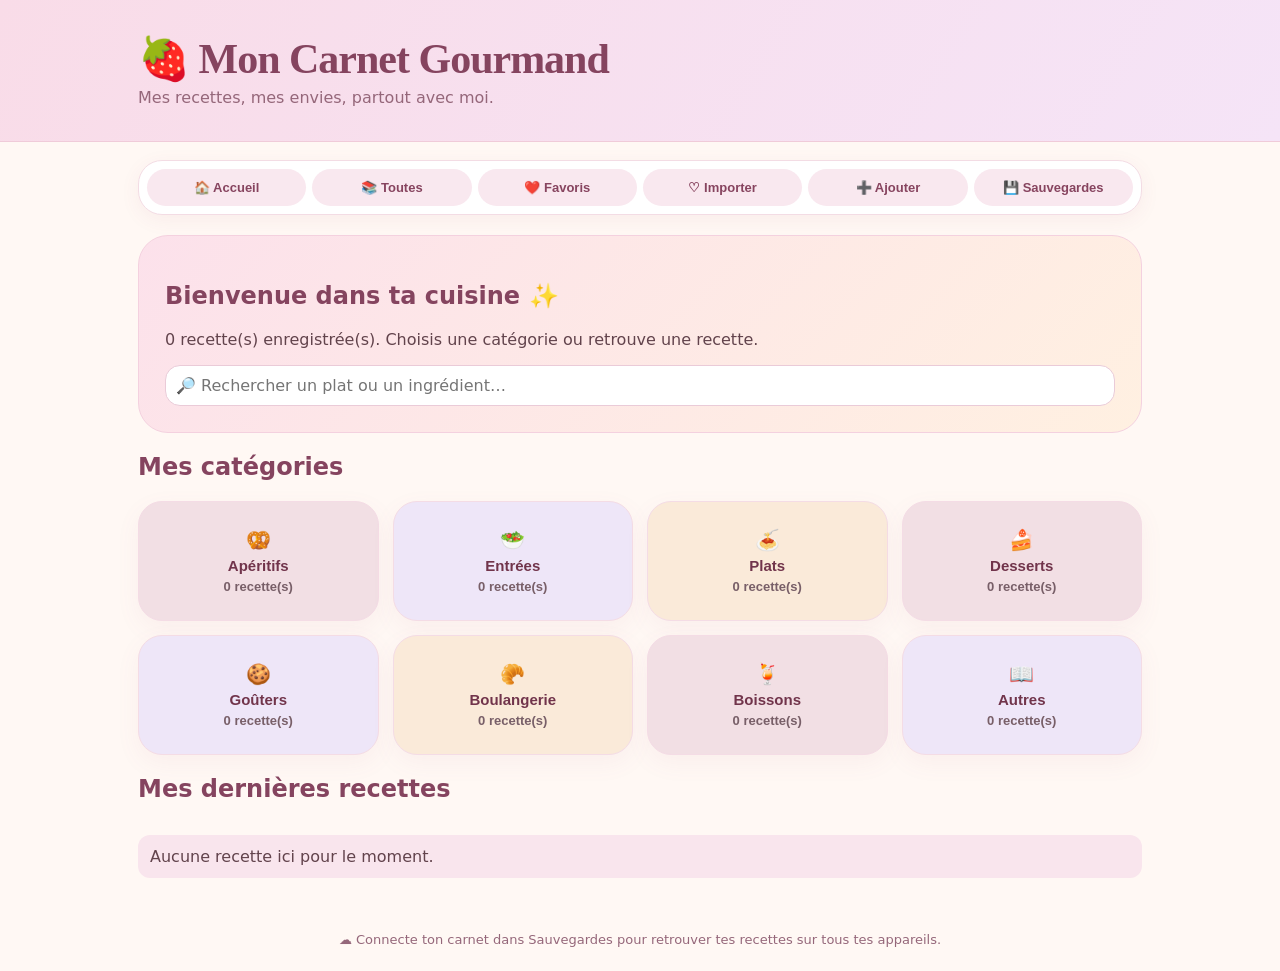
==== index.html @ 9714272c "Add files via upload" ====
<!doctype html><html lang="fr"><head><meta charset="utf-8"><meta name="viewport" content="width=device-width,initial-scale=1"><meta name="theme-color" content="#b65c80"><link rel="manifest" href="manifest.webmanifest"><title>Mon Carnet Gourmand</title><style>
:root{font-family:system-ui,-apple-system,sans-serif;color:#37252c;background:#fff8f5}*{box-sizing:border-box}body{margin:0}header{background:#b65c80;color:white;padding:22px 16px}header h1{margin:0;font-family:Georgia,serif}header p{margin:5px 0 0}.wrap{max-width:1040px;margin:auto;padding:18px}nav{display:flex;flex-wrap:wrap;gap:8px;margin:0 0 20px}button,.btn{cursor:pointer;border:0;border-radius:12px;background:#b65c80;color:white;padding:11px 14px;font-weight:650}button.secondary{background:#f2dfe4;color:#71344b}button:focus-visible,input:focus-visible,textarea:focus-visible,select:focus-visible{outline:3px solid #df9b53}input,textarea,select{font:inherit;padding:10px;border:1px solid #d9bbc5;border-radius:9px;width:100%;background:white}textarea{min-height:100px}label{display:block;margin:12px 0 5px;font-weight:600}.grid{display:grid;grid-template-columns:repeat(auto-fill,minmax(220px,1fr));gap:16px}.tile{background:white;border-radius:16px;overflow:hidden;box-shadow:0 2px 14px #5c26321c}.tile img{width:100%;height:155px;object-fit:cover}.tile .content{padding:14px}.tile h3{margin:0 0 6px}.muted{color:#785f68}.actions{display:flex;gap:8px;flex-wrap:wrap;margin-top:12px}.hero{background:#fff;border-radius:18px;padding:20px;margin-bottom:20px}.category{min-height:105px;display:flex;align-items:center;justify-content:center;flex-direction:column;font-size:20px}.category small{font-size:13px;color:#785f68}.detail{background:white;border-radius:18px;padding:20px}.detail img{max-width:100%;max-height:380px;border-radius:14px;object-fit:cover}.detail li{margin:9px 0;line-height:1.55}.check{display:flex;gap:10px;align-items:baseline;font-weight:normal}.check input{width:auto}.formgrid{display:grid;grid-template-columns:repeat(auto-fit,minmax(180px,1fr));gap:10px}.notice{padding:12px;background:#f5e6dc;border-radius:12px;margin:12px 0}.hidden{display:none!important}footer{padding:24px;text-align:center;color:#785f68;font-size:13px}@media(max-width:600px){.wrap{padding:12px}.detail{padding:14px}}
 .status{white-space:pre-wrap;line-height:1.5}.import-box{max-width:720px}.warning{background:#fff2cf;padding:12px;border-radius:12px} 
:root{background:#fff8f4;color:#62434c;font-family:system-ui,sans-serif}header{background:linear-gradient(120deg,#f9dce8,#f5e4f7);color:#85445f;border-bottom:1px solid #f0cbd9}header h1{font-size:clamp(25px,5vw,42px);letter-spacing:-1px}header p{color:#95677a}header .wrap{padding:12px 18px}nav{background:#fff;border:1px solid #f3dce4;border-radius:24px;padding:8px;gap:6px;position:sticky;top:5px;z-index:5;box-shadow:0 5px 20px #a7476510}nav button{flex:1;background:#f9e8ef;color:#87445f;font-size:13px;white-space:nowrap}button{border-radius:24px;background:#b65c80}button:hover{filter:brightness(.96)}.hero{background:linear-gradient(135deg,#fce1eb,#fff0e1);border:1px solid #f4d1df;padding:26px;border-radius:30px}.hero h2,h2{color:#85445f}.tile,.detail{border-radius:24px;border:1px solid #f4dce5;box-shadow:0 8px 24px #b65c8010}.category{background:#fce5ee;gap:5px;min-height:120px}.category:nth-child(3n+2){background:#eee6f8}.category:nth-child(3n){background:#faead9}.category strong{font-size:15px}.tile img{height:180px}.detail{padding:24px}input,textarea,select{border-radius:15px;border-color:#eacbd8}footer{color:#95677a}.notice{background:#f9e5ed}.warning{background:#fff0d9}.grid{gap:14px}@media(max-width:600px){nav{position:static;display:grid;grid-template-columns:repeat(3,1fr)}.grid{grid-template-columns:repeat(2,minmax(0,1fr))}.tile img{height:125px}.tile .content{padding:10px}.tile h3{font-size:15px}.actions button{font-size:12px}.hero{padding:18px}.detail{padding:16px}}
</style></head><body><header><div class="wrap"><h1>🍓 Mon Carnet Gourmand</h1><p>Mes recettes, mes envies, partout avec moi.</p></div></header><main class="wrap"><nav><button data-view="home">🏠 Accueil</button><button data-view="all">📚 Toutes</button><button data-view="favorites">❤️ Favoris</button><button data-view="import">♡ Importer</button><button data-view="edit">➕ Ajouter</button><button data-view="backup">💾 Sauvegardes</button></nav><div id="app"></div></main><footer>☁️ Connecte ton carnet dans Sauvegardes pour retrouver tes recettes sur tous tes appareils.</footer><script src="app.js" defer></script></body></html>
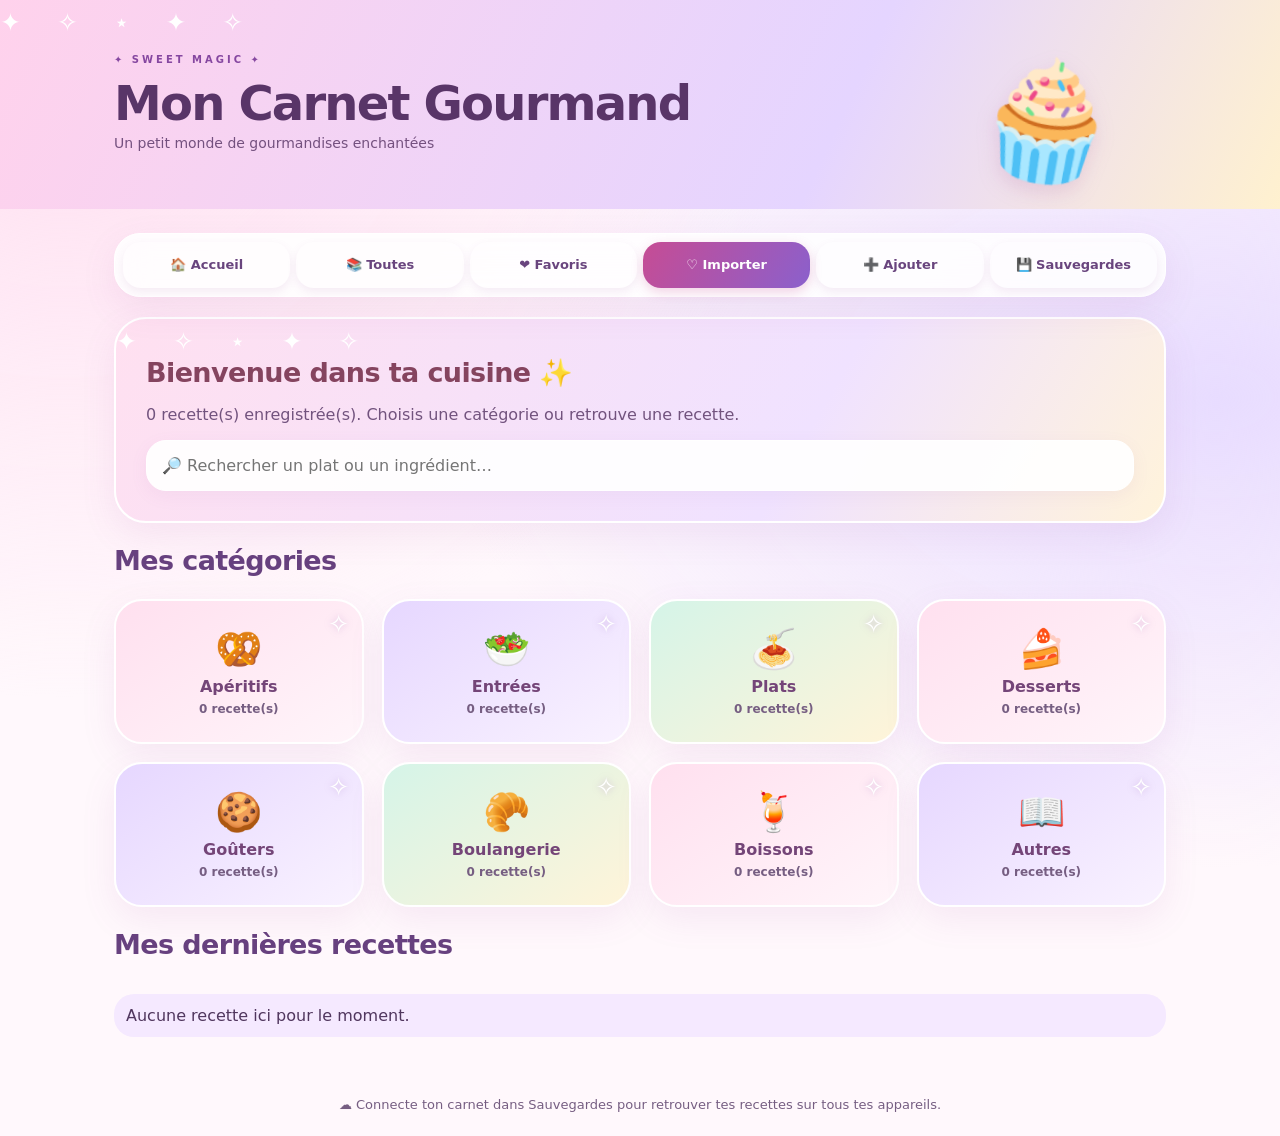
==== commit 593fdfd1: "Add files via upload" ====
--- a/index.html
+++ b/index.html
@@ -1,5 +1,8 @@
-<!doctype html><html lang="fr"><head><meta charset="utf-8"><meta name="viewport" content="width=device-width,initial-scale=1"><meta name="theme-color" content="#b65c80"><link rel="manifest" href="manifest.webmanifest"><title>Mon Carnet Gourmand</title><style>
+<!doctype html><html lang="fr"><head><meta charset="utf-8"><meta name="viewport" content="width=device-width,initial-scale=1"><meta name="theme-color" content="#f4b8e7"><link rel="manifest" href="manifest.webmanifest"><title>Mon Carnet Gourmand</title><style>
 :root{font-family:system-ui,-apple-system,sans-serif;color:#37252c;background:#fff8f5}*{box-sizing:border-box}body{margin:0}header{background:#b65c80;color:white;padding:22px 16px}header h1{margin:0;font-family:Georgia,serif}header p{margin:5px 0 0}.wrap{max-width:1040px;margin:auto;padding:18px}nav{display:flex;flex-wrap:wrap;gap:8px;margin:0 0 20px}button,.btn{cursor:pointer;border:0;border-radius:12px;background:#b65c80;color:white;padding:11px 14px;font-weight:650}button.secondary{background:#f2dfe4;color:#71344b}button:focus-visible,input:focus-visible,textarea:focus-visible,select:focus-visible{outline:3px solid #df9b53}input,textarea,select{font:inherit;padding:10px;border:1px solid #d9bbc5;border-radius:9px;width:100%;background:white}textarea{min-height:100px}label{display:block;margin:12px 0 5px;font-weight:600}.grid{display:grid;grid-template-columns:repeat(auto-fill,minmax(220px,1fr));gap:16px}.tile{background:white;border-radius:16px;overflow:hidden;box-shadow:0 2px 14px #5c26321c}.tile img{width:100%;height:155px;object-fit:cover}.tile .content{padding:14px}.tile h3{margin:0 0 6px}.muted{color:#785f68}.actions{display:flex;gap:8px;flex-wrap:wrap;margin-top:12px}.hero{background:#fff;border-radius:18px;padding:20px;margin-bottom:20px}.category{min-height:105px;display:flex;align-items:center;justify-content:center;flex-direction:column;font-size:20px}.category small{font-size:13px;color:#785f68}.detail{background:white;border-radius:18px;padding:20px}.detail img{max-width:100%;max-height:380px;border-radius:14px;object-fit:cover}.detail li{margin:9px 0;line-height:1.55}.check{display:flex;gap:10px;align-items:baseline;font-weight:normal}.check input{width:auto}.formgrid{display:grid;grid-template-columns:repeat(auto-fit,minmax(180px,1fr));gap:10px}.notice{padding:12px;background:#f5e6dc;border-radius:12px;margin:12px 0}.hidden{display:none!important}footer{padding:24px;text-align:center;color:#785f68;font-size:13px}@media(max-width:600px){.wrap{padding:12px}.detail{padding:14px}}
  .status{white-space:pre-wrap;line-height:1.5}.import-box{max-width:720px}.warning{background:#fff2cf;padding:12px;border-radius:12px} 
 :root{background:#fff8f4;color:#62434c;font-family:system-ui,sans-serif}header{background:linear-gradient(120deg,#f9dce8,#f5e4f7);color:#85445f;border-bottom:1px solid #f0cbd9}header h1{font-size:clamp(25px,5vw,42px);letter-spacing:-1px}header p{color:#95677a}header .wrap{padding:12px 18px}nav{background:#fff;border:1px solid #f3dce4;border-radius:24px;padding:8px;gap:6px;position:sticky;top:5px;z-index:5;box-shadow:0 5px 20px #a7476510}nav button{flex:1;background:#f9e8ef;color:#87445f;font-size:13px;white-space:nowrap}button{border-radius:24px;background:#b65c80}button:hover{filter:brightness(.96)}.hero{background:linear-gradient(135deg,#fce1eb,#fff0e1);border:1px solid #f4d1df;padding:26px;border-radius:30px}.hero h2,h2{color:#85445f}.tile,.detail{border-radius:24px;border:1px solid #f4dce5;box-shadow:0 8px 24px #b65c8010}.category{background:#fce5ee;gap:5px;min-height:120px}.category:nth-child(3n+2){background:#eee6f8}.category:nth-child(3n){background:#faead9}.category strong{font-size:15px}.tile img{height:180px}.detail{padding:24px}input,textarea,select{border-radius:15px;border-color:#eacbd8}footer{color:#95677a}.notice{background:#f9e5ed}.warning{background:#fff0d9}.grid{gap:14px}@media(max-width:600px){nav{position:static;display:grid;grid-template-columns:repeat(3,1fr)}.grid{grid-template-columns:repeat(2,minmax(0,1fr))}.tile img{height:125px}.tile .content{padding:10px}.tile h3{font-size:15px}.actions button{font-size:12px}.hero{padding:18px}.detail{padding:16px}}
-</style></head><body><header><div class="wrap"><h1>🍓 Mon Carnet Gourmand</h1><p>Mes recettes, mes envies, partout avec moi.</p></div></header><main class="wrap"><nav><button data-view="home">🏠 Accueil</button><button data-view="all">📚 Toutes</button><button data-view="favorites">❤️ Favoris</button><button data-view="import">♡ Importer</button><button data-view="edit">➕ Ajouter</button><button data-view="backup">💾 Sauvegardes</button></nav><div id="app"></div></main><footer>☁️ Connecte ton carnet dans Sauvegardes pour retrouver tes recettes sur tous tes appareils.</footer><script src="app.js" defer></script></body></html>
+
+/* Sweet Magic */
+:root{font-family:ui-rounded,"Nunito",system-ui,sans-serif;color:#50365e;background:#fff6fc;--pink:#c94b91;--purple:#7952b5;--shadow:0 12px 35px #a65ca51a}body{background:radial-gradient(ellipse at 5% 5%,#ffe0f1 0,transparent 42%),radial-gradient(ellipse at 95% 35%,#e8dcff 0,transparent 45%),#fff8fc;min-height:100vh}header{position:relative;overflow:hidden;background:linear-gradient(115deg,#ffd2ec,#e5d5ff 65%,#fff1cf);border:0;color:#593568}header .wrap{position:relative;padding:32px 24px 36px;z-index:1}header h1{font-family:ui-rounded,system-ui,sans-serif;font-weight:850;letter-spacing:-1.8px;font-size:clamp(28px,5vw,48px);max-width:80%;line-height:1.1}header p{color:#74517f;font-size:14px;max-width:75%}.brand-kicker{font-size:10px;letter-spacing:3px;font-weight:800;color:#8547a0;margin-bottom:12px}header:after{content:'🧁';position:absolute;right:max(5%,calc((100% - 960px)/2));top:25%;font-size:clamp(58px,12vw,116px);filter:drop-shadow(0 8px 10px #a35a9b30);transform:rotate(10deg);animation:float 4s ease-in-out infinite}header:before,.hero:before{content:'✦     ✧       ⋆       ✦       ✧';position:absolute;inset:8px 0 auto;color:white;font-size:25px;letter-spacing:14px;white-space:nowrap;pointer-events:none;animation:twinkle 3s ease-in-out infinite}.wrap{max-width:1100px;padding:24px}nav{position:sticky;top:10px;border:1px solid #fff;background:#ffffffdf;backdrop-filter:blur(16px);box-shadow:var(--shadow);border-radius:26px;padding:8px;gap:6px}nav button{background:transparent;color:#69457e;min-height:46px;border-radius:18px;font-weight:750}nav button:hover,nav button:focus-visible{background:#f2dfff}nav button[data-view=import]{background:linear-gradient(120deg,#c64c94,#8b60cc);color:white;box-shadow:0 4px 12px #c64c9440}button,.btn{font:inherit;font-size:14px;font-weight:750;background:linear-gradient(120deg,#c34a91,#8657bd);border-radius:16px;box-shadow:0 4px 10px #a65ca51c;transition:transform .18s,box-shadow .18s}button:hover{transform:translateY(-2px);box-shadow:0 7px 16px #a65ca530}button:active{transform:scale(.97)}button.secondary{background:#f4e8fc;color:#69457e}button:disabled{opacity:.65;cursor:wait}h2{font-size:clamp(21px,3vw,27px);font-weight:850;letter-spacing:-.6px;color:#67417f}h3{color:#654375}.hero{position:relative;overflow:hidden;background:linear-gradient(120deg,#ffe0f0,#f0e2ff 65%,#fff3db);border:2px solid white;border-radius:32px;box-shadow:var(--shadow);padding:30px}.hero h2{margin:8px 0}.hero p{color:#72537e}.hero input{position:relative;background:#ffffffed;border:1px solid white;box-shadow:0 5px 18px #9d66a512;border-radius:20px;padding:15px}.grid{gap:18px}.tile,.detail{background:#ffffffed;border:2px solid white;border-radius:28px;box-shadow:var(--shadow)}.tile{transition:transform .2s;position:relative}.tile:hover{transform:translateY(-3px)}.tile img{height:200px}.tile .content{padding:16px}.tile h3{font-weight:800;line-height:1.25}.muted{color:#765e82;font-size:13px}.category,.category.secondary{position:relative;overflow:hidden;background:linear-gradient(145deg,#ffe0ef,#fff5fa);color:#744578;min-height:145px;font-size:38px;gap:6px}.category:nth-child(3n+2){background:linear-gradient(145deg,#e6d7ff,#f9f2ff)}.category:nth-child(3n){background:linear-gradient(145deg,#d5f4e8,#fff4d9)}.category:after{content:'✧';position:absolute;right:12px;top:8px;color:#fff;font-size:26px;text-shadow:0 0 6px #b58aca80;animation:twinkle 3s infinite}.category strong{font-size:16px}.category small{color:#765e82;font-size:12px}.actions button[data-fav]{background:#ffe5f2;color:#a82b74}.detail{padding:28px}.detail img{border-radius:24px}input,textarea,select{border:1px solid #e7d2ef;border-radius:16px;padding:12px;color:#50365e}input:focus-visible,textarea:focus-visible,select:focus-visible,button:focus-visible{outline:3px solid #b78ce6;outline-offset:2px}.notice{background:#f5e9ff;border-radius:20px}.warning{background:#fff1d9;border-radius:20px}footer{color:#765e82}.status:not(:empty){padding:16px;border-radius:18px;background:#f6eaff}.import-box:has(#importsubmit:disabled) .status:before{content:'🧁';display:inline-block;margin-right:10px;animation:float 1.5s infinite}a{color:#99428c}@keyframes float{50%{transform:translateY(-7px) rotate(-5deg)}}@keyframes twinkle{50%{opacity:.4}}@media(max-width:650px){header .wrap{padding:24px 16px 28px}.wrap{padding:14px 14px 110px}header h1{font-size:29px}header:after{right:12px;top:30%}nav{position:fixed;top:auto;bottom:max(10px,env(safe-area-inset-bottom));left:10px;right:10px;display:grid;grid-template-columns:repeat(3,minmax(0,1fr));z-index:20;padding:6px;gap:3px;border-radius:24px}nav button{font-size:11px;min-height:36px;padding:8px 3px}.grid{gap:10px}.category,.category.secondary{min-height:120px;font-size:32px}.tile img{height:135px}.tile .content{padding:11px}.tile h3{font-size:15px}.actions{gap:5px}.actions button{font-size:12px;padding:10px}.hero,.detail{padding:18px;border-radius:24px}footer{padding:0 14px 110px}}@media(prefers-reduced-motion:reduce){*,*:before,*:after{animation:none!important;transition:none!important}}@media print{nav,header,footer,.actions{display:none!important}body{background:white}.detail{box-shadow:none}}
+</style></head><body><header><div class="wrap"><div class="brand-kicker">✦ SWEET MAGIC ✦</div><h1>Mon Carnet Gourmand</h1><p>Un petit monde de gourmandises enchantées</p></div></header><main class="wrap"><nav><button data-view="home">🏠 Accueil</button><button data-view="all">📚 Toutes</button><button data-view="favorites">❤️ Favoris</button><button data-view="import">♡ Importer</button><button data-view="edit">➕ Ajouter</button><button data-view="backup">💾 Sauvegardes</button></nav><div id="app"></div></main><footer>☁️ Connecte ton carnet dans Sauvegardes pour retrouver tes recettes sur tous tes appareils.</footer><script src="app.js" defer></script></body></html>
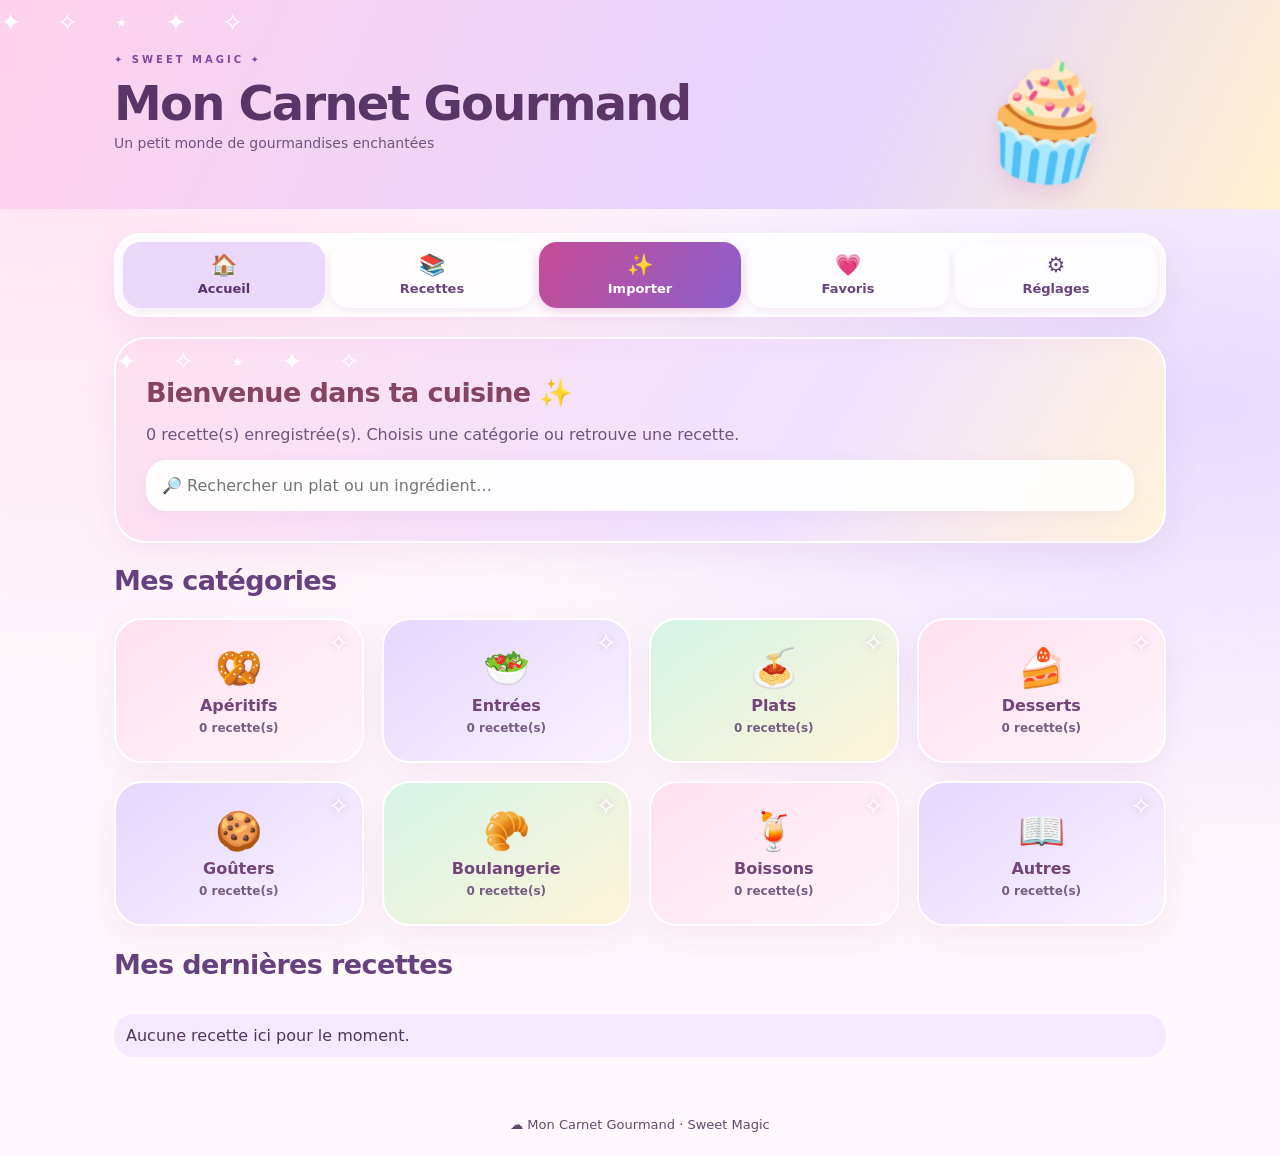
==== commit 169e0dbe: "Add files via upload" ====
--- a/index.html
+++ b/index.html
@@ -5,4 +5,7 @@
 
 /* Sweet Magic */
 :root{font-family:ui-rounded,"Nunito",system-ui,sans-serif;color:#50365e;background:#fff6fc;--pink:#c94b91;--purple:#7952b5;--shadow:0 12px 35px #a65ca51a}body{background:radial-gradient(ellipse at 5% 5%,#ffe0f1 0,transparent 42%),radial-gradient(ellipse at 95% 35%,#e8dcff 0,transparent 45%),#fff8fc;min-height:100vh}header{position:relative;overflow:hidden;background:linear-gradient(115deg,#ffd2ec,#e5d5ff 65%,#fff1cf);border:0;color:#593568}header .wrap{position:relative;padding:32px 24px 36px;z-index:1}header h1{font-family:ui-rounded,system-ui,sans-serif;font-weight:850;letter-spacing:-1.8px;font-size:clamp(28px,5vw,48px);max-width:80%;line-height:1.1}header p{color:#74517f;font-size:14px;max-width:75%}.brand-kicker{font-size:10px;letter-spacing:3px;font-weight:800;color:#8547a0;margin-bottom:12px}header:after{content:'🧁';position:absolute;right:max(5%,calc((100% - 960px)/2));top:25%;font-size:clamp(58px,12vw,116px);filter:drop-shadow(0 8px 10px #a35a9b30);transform:rotate(10deg);animation:float 4s ease-in-out infinite}header:before,.hero:before{content:'✦     ✧       ⋆       ✦       ✧';position:absolute;inset:8px 0 auto;color:white;font-size:25px;letter-spacing:14px;white-space:nowrap;pointer-events:none;animation:twinkle 3s ease-in-out infinite}.wrap{max-width:1100px;padding:24px}nav{position:sticky;top:10px;border:1px solid #fff;background:#ffffffdf;backdrop-filter:blur(16px);box-shadow:var(--shadow);border-radius:26px;padding:8px;gap:6px}nav button{background:transparent;color:#69457e;min-height:46px;border-radius:18px;font-weight:750}nav button:hover,nav button:focus-visible{background:#f2dfff}nav button[data-view=import]{background:linear-gradient(120deg,#c64c94,#8b60cc);color:white;box-shadow:0 4px 12px #c64c9440}button,.btn{font:inherit;font-size:14px;font-weight:750;background:linear-gradient(120deg,#c34a91,#8657bd);border-radius:16px;box-shadow:0 4px 10px #a65ca51c;transition:transform .18s,box-shadow .18s}button:hover{transform:translateY(-2px);box-shadow:0 7px 16px #a65ca530}button:active{transform:scale(.97)}button.secondary{background:#f4e8fc;color:#69457e}button:disabled{opacity:.65;cursor:wait}h2{font-size:clamp(21px,3vw,27px);font-weight:850;letter-spacing:-.6px;color:#67417f}h3{color:#654375}.hero{position:relative;overflow:hidden;background:linear-gradient(120deg,#ffe0f0,#f0e2ff 65%,#fff3db);border:2px solid white;border-radius:32px;box-shadow:var(--shadow);padding:30px}.hero h2{margin:8px 0}.hero p{color:#72537e}.hero input{position:relative;background:#ffffffed;border:1px solid white;box-shadow:0 5px 18px #9d66a512;border-radius:20px;padding:15px}.grid{gap:18px}.tile,.detail{background:#ffffffed;border:2px solid white;border-radius:28px;box-shadow:var(--shadow)}.tile{transition:transform .2s;position:relative}.tile:hover{transform:translateY(-3px)}.tile img{height:200px}.tile .content{padding:16px}.tile h3{font-weight:800;line-height:1.25}.muted{color:#765e82;font-size:13px}.category,.category.secondary{position:relative;overflow:hidden;background:linear-gradient(145deg,#ffe0ef,#fff5fa);color:#744578;min-height:145px;font-size:38px;gap:6px}.category:nth-child(3n+2){background:linear-gradient(145deg,#e6d7ff,#f9f2ff)}.category:nth-child(3n){background:linear-gradient(145deg,#d5f4e8,#fff4d9)}.category:after{content:'✧';position:absolute;right:12px;top:8px;color:#fff;font-size:26px;text-shadow:0 0 6px #b58aca80;animation:twinkle 3s infinite}.category strong{font-size:16px}.category small{color:#765e82;font-size:12px}.actions button[data-fav]{background:#ffe5f2;color:#a82b74}.detail{padding:28px}.detail img{border-radius:24px}input,textarea,select{border:1px solid #e7d2ef;border-radius:16px;padding:12px;color:#50365e}input:focus-visible,textarea:focus-visible,select:focus-visible,button:focus-visible{outline:3px solid #b78ce6;outline-offset:2px}.notice{background:#f5e9ff;border-radius:20px}.warning{background:#fff1d9;border-radius:20px}footer{color:#765e82}.status:not(:empty){padding:16px;border-radius:18px;background:#f6eaff}.import-box:has(#importsubmit:disabled) .status:before{content:'🧁';display:inline-block;margin-right:10px;animation:float 1.5s infinite}a{color:#99428c}@keyframes float{50%{transform:translateY(-7px) rotate(-5deg)}}@keyframes twinkle{50%{opacity:.4}}@media(max-width:650px){header .wrap{padding:24px 16px 28px}.wrap{padding:14px 14px 110px}header h1{font-size:29px}header:after{right:12px;top:30%}nav{position:fixed;top:auto;bottom:max(10px,env(safe-area-inset-bottom));left:10px;right:10px;display:grid;grid-template-columns:repeat(3,minmax(0,1fr));z-index:20;padding:6px;gap:3px;border-radius:24px}nav button{font-size:11px;min-height:36px;padding:8px 3px}.grid{gap:10px}.category,.category.secondary{min-height:120px;font-size:32px}.tile img{height:135px}.tile .content{padding:11px}.tile h3{font-size:15px}.actions{gap:5px}.actions button{font-size:12px;padding:10px}.hero,.detail{padding:18px;border-radius:24px}footer{padding:0 14px 110px}}@media(prefers-reduced-motion:reduce){*,*:before,*:after{animation:none!important;transition:none!important}}@media print{nav,header,footer,.actions{display:none!important}body{background:white}.detail{box-shadow:none}}
-</style></head><body><header><div class="wrap"><div class="brand-kicker">✦ SWEET MAGIC ✦</div><h1>Mon Carnet Gourmand</h1><p>Un petit monde de gourmandises enchantées</p></div></header><main class="wrap"><nav><button data-view="home">🏠 Accueil</button><button data-view="all">📚 Toutes</button><button data-view="favorites">❤️ Favoris</button><button data-view="import">♡ Importer</button><button data-view="edit">➕ Ajouter</button><button data-view="backup">💾 Sauvegardes</button></nav><div id="app"></div></main><footer>☁️ Connecte ton carnet dans Sauvegardes pour retrouver tes recettes sur tous tes appareils.</footer><script src="app.js" defer></script></body></html>
+
+/* V7.1 — accessible navigation */
+nav button{display:flex;flex-direction:column;align-items:center;justify-content:center;gap:3px;white-space:normal;line-height:1.2}nav button span{font-size:21px;line-height:1.2}nav button[aria-current=page]{background:#ead8fa;color:#56336e}nav button[data-view=import][aria-current=page]{background:#7843a2;color:white}.muted,footer{color:#62496d}.status{overflow-wrap:anywhere;color:#50365e}.detail p{line-height:1.55}.warning{color:#62452d}input{min-width:0}#platform{font-size:13px;font-weight:700;color:#654375;margin:8px 0}.detail summary{cursor:pointer;padding:8px 0}.detail .actions{align-items:center}button{min-height:44px}@media(max-width:650px){body{padding-bottom:calc(100px + env(safe-area-inset-bottom,0px))}main.wrap{padding:14px}footer{padding:16px 14px 24px}nav{grid-template-columns:repeat(5,minmax(0,1fr));gap:2px;left:6px;right:6px;bottom:calc(8px + env(safe-area-inset-bottom,0px));padding:5px}nav button{font-size:clamp(10px,2.8vw,12px);min-height:58px;padding:5px 1px;box-shadow:none}nav button span{font-size:21px}.detail{padding:16px}.detail .actions button{font-size:13px}.status:not(:empty){padding:12px}.tile .actions button{overflow-wrap:anywhere}.wrap{min-width:0}} 
+</style></head><body><header><div class="wrap"><div class="brand-kicker">✦ SWEET MAGIC ✦</div><h1>Mon Carnet Gourmand</h1><p>Un petit monde de gourmandises enchantées</p></div></header><main class="wrap"><nav aria-label="Navigation principale"><button data-view="home"><span>🏠</span>Accueil</button><button data-view="all"><span>📚</span>Recettes</button><button data-view="import"><span>✨</span>Importer</button><button data-view="favorites"><span>💗</span>Favoris</button><button data-view="backup"><span>⚙️</span>Réglages</button></nav><div id="app"></div></main><footer>☁️ Mon Carnet Gourmand · Sweet Magic</footer><script src="app.js" defer></script></body></html>
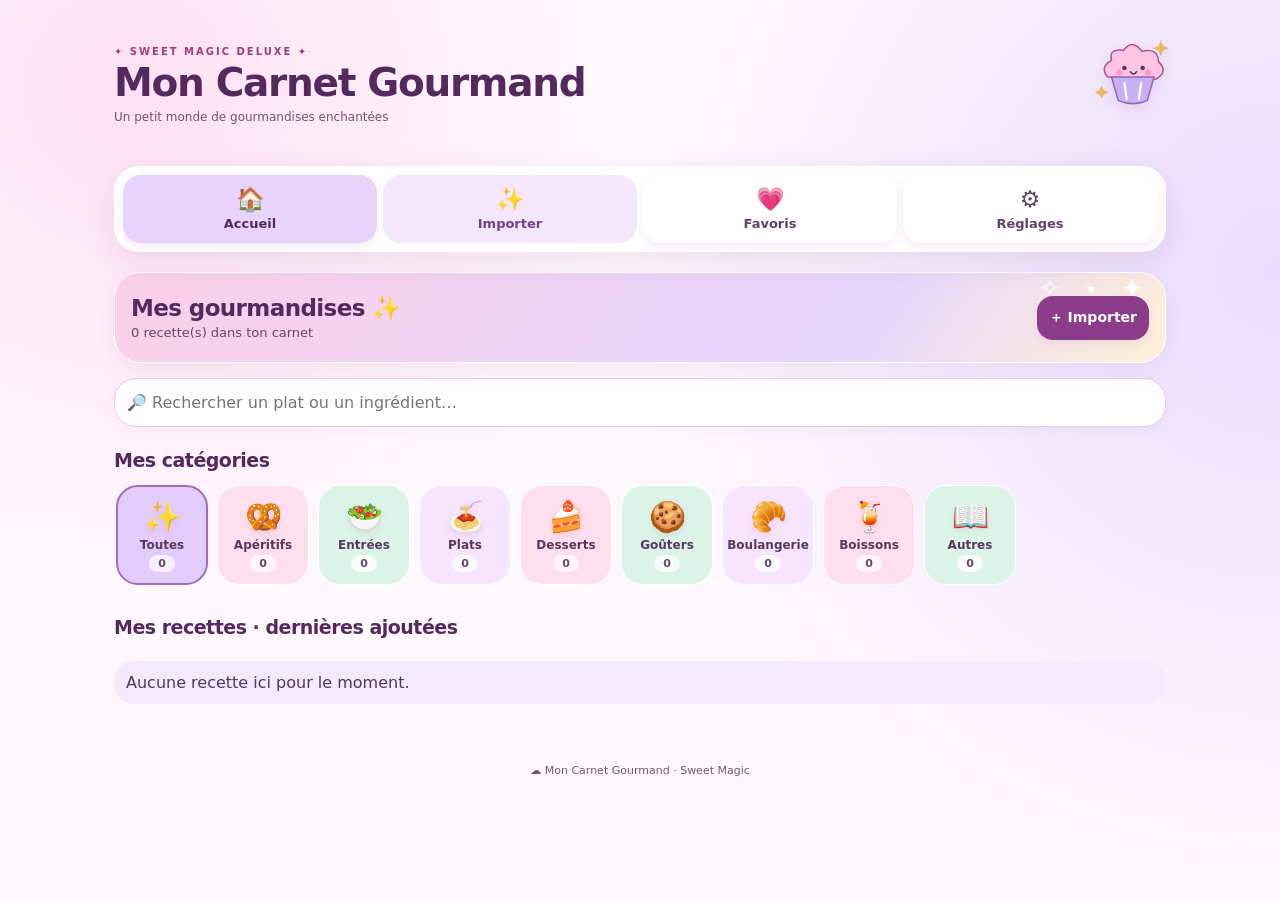
==== commit 49db732c: "Add files via upload" ====
--- a/index.html
+++ b/index.html
@@ -8,4 +8,9 @@
 
 /* V7.1 — accessible navigation */
 nav button{display:flex;flex-direction:column;align-items:center;justify-content:center;gap:3px;white-space:normal;line-height:1.2}nav button span{font-size:21px;line-height:1.2}nav button[aria-current=page]{background:#ead8fa;color:#56336e}nav button[data-view=import][aria-current=page]{background:#7843a2;color:white}.muted,footer{color:#62496d}.status{overflow-wrap:anywhere;color:#50365e}.detail p{line-height:1.55}.warning{color:#62452d}input{min-width:0}#platform{font-size:13px;font-weight:700;color:#654375;margin:8px 0}.detail summary{cursor:pointer;padding:8px 0}.detail .actions{align-items:center}button{min-height:44px}@media(max-width:650px){body{padding-bottom:calc(100px + env(safe-area-inset-bottom,0px))}main.wrap{padding:14px}footer{padding:16px 14px 24px}nav{grid-template-columns:repeat(5,minmax(0,1fr));gap:2px;left:6px;right:6px;bottom:calc(8px + env(safe-area-inset-bottom,0px));padding:5px}nav button{font-size:clamp(10px,2.8vw,12px);min-height:58px;padding:5px 1px;box-shadow:none}nav button span{font-size:21px}.detail{padding:16px}.detail .actions button{font-size:13px}.status:not(:empty){padding:12px}.tile .actions button{overflow-wrap:anywhere}.wrap{min-width:0}} 
-</style></head><body><header><div class="wrap"><div class="brand-kicker">✦ SWEET MAGIC ✦</div><h1>Mon Carnet Gourmand</h1><p>Un petit monde de gourmandises enchantées</p></div></header><main class="wrap"><nav aria-label="Navigation principale"><button data-view="home"><span>🏠</span>Accueil</button><button data-view="all"><span>📚</span>Recettes</button><button data-view="import"><span>✨</span>Importer</button><button data-view="favorites"><span>💗</span>Favoris</button><button data-view="backup"><span>⚙️</span>Réglages</button></nav><div id="app"></div></main><footer>☁️ Mon Carnet Gourmand · Sweet Magic</footer><script src="app.js" defer></script></body></html>
+/* V7.3 home */
+.home-intro{display:flex;align-items:center;justify-content:space-between;gap:12px;margin:14px 0}.home-intro h2,.home-intro p{margin:3px 0}.home-heading{margin:20px 0 10px}.home-cats{display:grid;grid-template-columns:repeat(auto-fit,minmax(95px,1fr));gap:8px}.home-cat{display:flex;flex-direction:column;align-items:center;gap:3px;padding:9px 5px;background:#fff;color:#69457e;border:2px solid transparent;min-width:0;font-size:12px}.home-cat span{font-size:25px}.home-cat small{font-size:11px}.home-cat.active{background:#ead8fa;border-color:#a978cc}.home-cat:nth-child(3n+2):not(.active){background:#ffe1ef}.home-cat:nth-child(3n):not(.active){background:#dff4ea}#results .tile img{object-fit:cover;width:100%}#results .tile h3{overflow-wrap:anywhere}@media(max-width:650px){nav{grid-template-columns:repeat(4,minmax(0,1fr))}header .wrap{padding:14px 16px 16px}header h1{font-size:25px}header p{margin:5px 0}.brand-kicker{margin-bottom:5px}header:after{font-size:45px}.home-cats{grid-template-columns:repeat(3,minmax(0,1fr))}.home-intro h2{font-size:21px}.home-intro button{white-space:nowrap;padding:9px}.home-heading{font-size:20px}}
+
+/* Deluxe: compact editorial layout, local assets only */
+:root{--ink:#48284f;--accent:#9d387c;--shadow:0 8px 24px #6d347014;color:var(--ink);font-family:ui-rounded,system-ui,sans-serif}body{background:radial-gradient(circle at 10% 10%,#ffe1f2,transparent 36%),radial-gradient(circle at 100% 30%,#e9dcff,transparent 45%),#fff9fd}header{background:transparent;overflow:visible}header .wrap{padding:24px 24px 8px;max-width:1100px}header h1{font-size:clamp(25px,4vw,39px);letter-spacing:-1.3px;color:#54295e;max-width:83%}header p{font-size:12px;color:#77516e}header:after{content:none}header:before{content:none}.brand-kicker{color:#a13c81;font-size:10px;letter-spacing:2px;margin-bottom:5px}.brand-art{position:absolute;right:20px;top:14px;width:76px;height:76px;filter:drop-shadow(0 5px 8px #a34b9225)}main.wrap{padding-top:12px}.home-intro{position:relative;isolation:isolate;overflow:hidden;background:linear-gradient(125deg,#fbd0e8,#e7d5ff 70%,#fff0d5);border:1px solid white;border-radius:26px;padding:19px 16px;margin:0 0 15px;box-shadow:var(--shadow)}.home-intro:before{content:'✧  ⋆  ✦';position:absolute;right:15px;top:0;color:#fff;font-size:26px;letter-spacing:7px;z-index:-1;animation:twinkle 3s infinite}.home-intro h2{color:#54295e;font-size:23px}.home-intro p{color:#694664}.home-intro button{background:#8b3c8b;white-space:nowrap;padding:10px 12px}.home-heading{font-size:19px;letter-spacing:-.5px;margin:22px 0 11px;color:#54295e}.home-cats{display:flex;overflow-x:auto;gap:9px;padding:3px 2px 9px;scrollbar-width:thin;scroll-snap-type:x proximity}.home-cat{flex:0 0 92px;scroll-snap-align:start;min-height:100px;border-radius:22px;box-shadow:none;border:1px solid #fff;justify-content:center;color:#58385f;background:#f7e4ff}.home-cat span{font-size:30px;line-height:1.2;filter:drop-shadow(0 3px 3px #7e42621a)}.home-cat small{background:#ffffffb5;border-radius:20px;padding:2px 9px;color:#63476c}.home-cat.active{background:#e4ccfa;border:2px solid #a16bbd}.home-cat:nth-child(3n+2):not(.active){background:#ffdfed}.home-cat:nth-child(3n):not(.active){background:#dcf3e8}#search{background:#fff;border:1px solid #e7cce6;border-radius:22px;min-height:49px;box-shadow:0 4px 14px #7c38770b}.grid{grid-template-columns:repeat(auto-fill,minmax(220px,1fr));gap:16px}.tile{border-radius:23px;border:1px solid #fff;box-shadow:var(--shadow);display:flex;flex-direction:column}.tile img,.tile>.category{height:190px;min-height:0;aspect-ratio:4/3;width:100%;object-fit:cover}.tile .content{display:flex;flex-direction:column;flex:1;padding:13px}.tile h3{font-size:17px;line-height:1.25;color:#48284f}.tile .muted{font-size:12px;color:#75536f}.tile .actions{margin-top:auto;padding-top:10px;display:grid;grid-template-columns:minmax(0,1fr) 40px;gap:5px}.tile .actions button{font-size:12px;padding:8px 5px;min-height:40px;border-radius:13px}.tile .actions button[data-fav]{background:#fce5f1;box-shadow:none}.detail{border-radius:26px}.detail h2{color:#54295e}.detail h3{margin-top:25px}.detail .check{padding:10px;background:#fcf4fc;border-radius:12px}.detail ol{padding-left:24px}.detail li{padding:5px 0}.notice,.status:not(:empty){color:#52365c}nav{border-radius:24px;background:#fff;box-shadow:0 8px 30px #75436f20}nav button{color:#63416a}nav button[data-view=import]{background:#f4e6fb;color:#743d86;box-shadow:none}nav button[aria-current=page]{background:#e8d3fa;color:#54295e}nav button[data-view=import][aria-current=page]{background:#85428d;color:#fff}nav button span{font-size:23px}button{background:linear-gradient(125deg,#a13b80,#7950a7)}footer{font-size:11px;color:#79536e}@media(max-width:650px){header .wrap{padding:18px 14px 8px}header h1{font-size:25px;max-width:80%}header p{max-width:78%;font-size:11px}.brand-art{width:60px;height:60px;right:12px;top:15px}main.wrap{padding:8px 12px 14px}.home-intro{padding:15px 12px}.home-intro h2{font-size:19px}.home-intro button{font-size:12px}.home-heading{font-size:18px}.home-cat{flex-basis:82px;min-height:92px}.grid{grid-template-columns:repeat(2,minmax(0,1fr));gap:10px}.tile img,.tile>.category{height:auto;aspect-ratio:4/3}.tile .content{padding:10px}.tile h3{font-size:15px}.tile .actions{grid-template-columns:minmax(0,1fr) 36px}.tile .actions button{font-size:11px;padding:6px 3px}nav{left:10px;right:10px;bottom:calc(8px + env(safe-area-inset-bottom,0px));padding:5px;grid-template-columns:repeat(4,minmax(0,1fr))}body{padding-bottom:calc(90px + env(safe-area-inset-bottom,0px))}footer{padding:12px 10px 18px}}@media(max-width:340px){.tile .actions{grid-template-columns:1fr}.home-intro{flex-wrap:wrap}}@media print{.brand-art{display:none}}
+</style></head><body><header><div class="wrap"><svg class="brand-art" viewBox="0 0 100 100" aria-hidden="true"><path d="M18 54Q7 41 23 32Q19 16 39 19Q50 3 63 20Q84 15 85 34Q99 47 81 57Z" fill="#ffc4e1" stroke="#a95594" stroke-width="2"/><path d="M23 54H79L70 85Q51 93 32 85Z" fill="#c9aff4" stroke="#9265b4" stroke-width="2"/><path d="M40 62L43 83M62 62L59 83" stroke="#fff" stroke-width="3" stroke-linecap="round"/><circle cx="40" cy="42" r="3" fill="#59375e"/><circle cx="64" cy="42" r="3" fill="#59375e"/><path d="M48 47Q52 53 56 47" fill="none" stroke="#59375e" stroke-width="2" stroke-linecap="round"/><circle cx="33" cy="48" r="4" fill="#f69bc6"/><circle cx="71" cy="48" r="4" fill="#f69bc6"/><path d="M88 5L91 13L99 16L91 19L88 27L85 19L77 16L85 13Z" fill="#e8b75e"/><path d="M10 65L13 71L19 74L13 77L10 83L7 77L1 74L7 71Z" fill="#e8b75e"/></svg><div class="brand-kicker">✦ SWEET MAGIC DELUXE ✦</div><h1>Mon Carnet Gourmand</h1><p>Un petit monde de gourmandises enchantées</p></div></header><main class="wrap"><nav aria-label="Navigation principale"><button data-view="home"><span>🏠</span>Accueil</button><button data-view="import"><span>✨</span>Importer</button><button data-view="favorites"><span>💗</span>Favoris</button><button data-view="backup"><span>⚙️</span>Réglages</button></nav><div id="app"></div></main><footer>☁️ Mon Carnet Gourmand · Sweet Magic</footer><script src="app.js" defer></script></body></html>
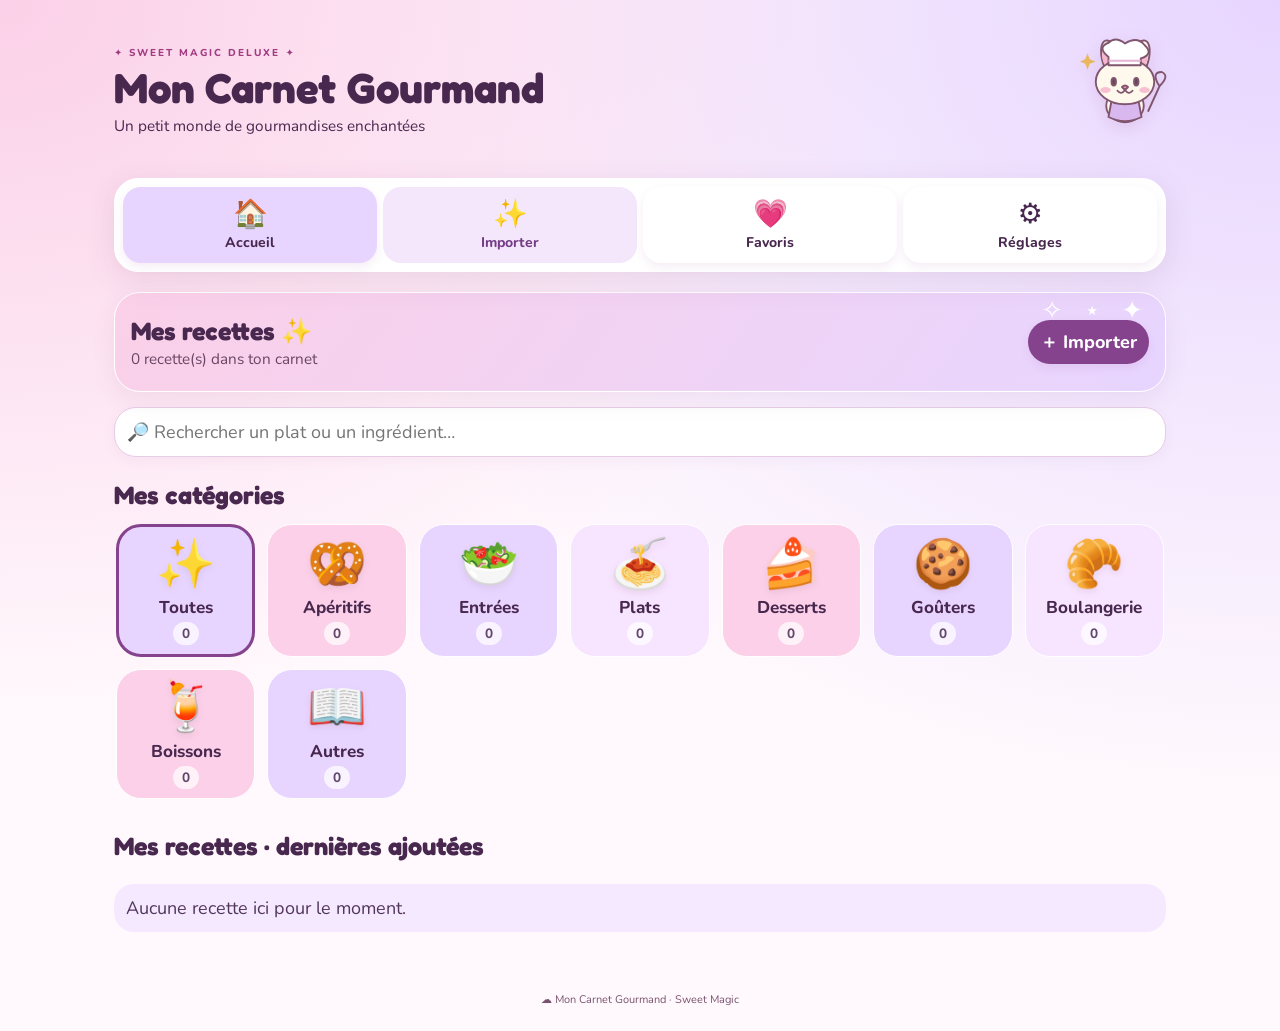
==== commit f934d0de: "Add files via upload" ====
--- a/index.html
+++ b/index.html
@@ -13,4 +13,4 @@
 
 /* Deluxe: compact editorial layout, local assets only */
 :root{--ink:#48284f;--accent:#9d387c;--shadow:0 8px 24px #6d347014;color:var(--ink);font-family:ui-rounded,system-ui,sans-serif}body{background:radial-gradient(circle at 10% 10%,#ffe1f2,transparent 36%),radial-gradient(circle at 100% 30%,#e9dcff,transparent 45%),#fff9fd}header{background:transparent;overflow:visible}header .wrap{padding:24px 24px 8px;max-width:1100px}header h1{font-size:clamp(25px,4vw,39px);letter-spacing:-1.3px;color:#54295e;max-width:83%}header p{font-size:12px;color:#77516e}header:after{content:none}header:before{content:none}.brand-kicker{color:#a13c81;font-size:10px;letter-spacing:2px;margin-bottom:5px}.brand-art{position:absolute;right:20px;top:14px;width:76px;height:76px;filter:drop-shadow(0 5px 8px #a34b9225)}main.wrap{padding-top:12px}.home-intro{position:relative;isolation:isolate;overflow:hidden;background:linear-gradient(125deg,#fbd0e8,#e7d5ff 70%,#fff0d5);border:1px solid white;border-radius:26px;padding:19px 16px;margin:0 0 15px;box-shadow:var(--shadow)}.home-intro:before{content:'✧  ⋆  ✦';position:absolute;right:15px;top:0;color:#fff;font-size:26px;letter-spacing:7px;z-index:-1;animation:twinkle 3s infinite}.home-intro h2{color:#54295e;font-size:23px}.home-intro p{color:#694664}.home-intro button{background:#8b3c8b;white-space:nowrap;padding:10px 12px}.home-heading{font-size:19px;letter-spacing:-.5px;margin:22px 0 11px;color:#54295e}.home-cats{display:flex;overflow-x:auto;gap:9px;padding:3px 2px 9px;scrollbar-width:thin;scroll-snap-type:x proximity}.home-cat{flex:0 0 92px;scroll-snap-align:start;min-height:100px;border-radius:22px;box-shadow:none;border:1px solid #fff;justify-content:center;color:#58385f;background:#f7e4ff}.home-cat span{font-size:30px;line-height:1.2;filter:drop-shadow(0 3px 3px #7e42621a)}.home-cat small{background:#ffffffb5;border-radius:20px;padding:2px 9px;color:#63476c}.home-cat.active{background:#e4ccfa;border:2px solid #a16bbd}.home-cat:nth-child(3n+2):not(.active){background:#ffdfed}.home-cat:nth-child(3n):not(.active){background:#dcf3e8}#search{background:#fff;border:1px solid #e7cce6;border-radius:22px;min-height:49px;box-shadow:0 4px 14px #7c38770b}.grid{grid-template-columns:repeat(auto-fill,minmax(220px,1fr));gap:16px}.tile{border-radius:23px;border:1px solid #fff;box-shadow:var(--shadow);display:flex;flex-direction:column}.tile img,.tile>.category{height:190px;min-height:0;aspect-ratio:4/3;width:100%;object-fit:cover}.tile .content{display:flex;flex-direction:column;flex:1;padding:13px}.tile h3{font-size:17px;line-height:1.25;color:#48284f}.tile .muted{font-size:12px;color:#75536f}.tile .actions{margin-top:auto;padding-top:10px;display:grid;grid-template-columns:minmax(0,1fr) 40px;gap:5px}.tile .actions button{font-size:12px;padding:8px 5px;min-height:40px;border-radius:13px}.tile .actions button[data-fav]{background:#fce5f1;box-shadow:none}.detail{border-radius:26px}.detail h2{color:#54295e}.detail h3{margin-top:25px}.detail .check{padding:10px;background:#fcf4fc;border-radius:12px}.detail ol{padding-left:24px}.detail li{padding:5px 0}.notice,.status:not(:empty){color:#52365c}nav{border-radius:24px;background:#fff;box-shadow:0 8px 30px #75436f20}nav button{color:#63416a}nav button[data-view=import]{background:#f4e6fb;color:#743d86;box-shadow:none}nav button[aria-current=page]{background:#e8d3fa;color:#54295e}nav button[data-view=import][aria-current=page]{background:#85428d;color:#fff}nav button span{font-size:23px}button{background:linear-gradient(125deg,#a13b80,#7950a7)}footer{font-size:11px;color:#79536e}@media(max-width:650px){header .wrap{padding:18px 14px 8px}header h1{font-size:25px;max-width:80%}header p{max-width:78%;font-size:11px}.brand-art{width:60px;height:60px;right:12px;top:15px}main.wrap{padding:8px 12px 14px}.home-intro{padding:15px 12px}.home-intro h2{font-size:19px}.home-intro button{font-size:12px}.home-heading{font-size:18px}.home-cat{flex-basis:82px;min-height:92px}.grid{grid-template-columns:repeat(2,minmax(0,1fr));gap:10px}.tile img,.tile>.category{height:auto;aspect-ratio:4/3}.tile .content{padding:10px}.tile h3{font-size:15px}.tile .actions{grid-template-columns:minmax(0,1fr) 36px}.tile .actions button{font-size:11px;padding:6px 3px}nav{left:10px;right:10px;bottom:calc(8px + env(safe-area-inset-bottom,0px));padding:5px;grid-template-columns:repeat(4,minmax(0,1fr))}body{padding-bottom:calc(90px + env(safe-area-inset-bottom,0px))}footer{padding:12px 10px 18px}}@media(max-width:340px){.tile .actions{grid-template-columns:1fr}.home-intro{flex-wrap:wrap}}@media print{.brand-art{display:none}}
-</style></head><body><header><div class="wrap"><svg class="brand-art" viewBox="0 0 100 100" aria-hidden="true"><path d="M18 54Q7 41 23 32Q19 16 39 19Q50 3 63 20Q84 15 85 34Q99 47 81 57Z" fill="#ffc4e1" stroke="#a95594" stroke-width="2"/><path d="M23 54H79L70 85Q51 93 32 85Z" fill="#c9aff4" stroke="#9265b4" stroke-width="2"/><path d="M40 62L43 83M62 62L59 83" stroke="#fff" stroke-width="3" stroke-linecap="round"/><circle cx="40" cy="42" r="3" fill="#59375e"/><circle cx="64" cy="42" r="3" fill="#59375e"/><path d="M48 47Q52 53 56 47" fill="none" stroke="#59375e" stroke-width="2" stroke-linecap="round"/><circle cx="33" cy="48" r="4" fill="#f69bc6"/><circle cx="71" cy="48" r="4" fill="#f69bc6"/><path d="M88 5L91 13L99 16L91 19L88 27L85 19L77 16L85 13Z" fill="#e8b75e"/><path d="M10 65L13 71L19 74L13 77L10 83L7 77L1 74L7 71Z" fill="#e8b75e"/></svg><div class="brand-kicker">✦ SWEET MAGIC DELUXE ✦</div><h1>Mon Carnet Gourmand</h1><p>Un petit monde de gourmandises enchantées</p></div></header><main class="wrap"><nav aria-label="Navigation principale"><button data-view="home"><span>🏠</span>Accueil</button><button data-view="import"><span>✨</span>Importer</button><button data-view="favorites"><span>💗</span>Favoris</button><button data-view="backup"><span>⚙️</span>Réglages</button></nav><div id="app"></div></main><footer>☁️ Mon Carnet Gourmand · Sweet Magic</footer><script src="app.js" defer></script></body></html>
+.queue-item{display:grid;gap:8px;padding:12px;margin:10px 0;border:1px solid #e6c9ef;border-radius:16px;background:#fff;overflow-wrap:anywhere}.queue-item small{color:#67466e}.queue-item button{justify-self:start}#tiktokurl{min-height:110px} </style><link rel="stylesheet" href="deluxe.css"></head><body><header><div class="wrap"><img class="brand-art" src="biscotte.svg" alt="Biscotte, lapin pâtissier"><div class="brand-kicker">✦ SWEET MAGIC DELUXE ✦</div><h1>Mon Carnet Gourmand</h1><p>Un petit monde de gourmandises enchantées</p></div></header><main class="wrap"><nav aria-label="Navigation principale"><button data-view="home"><span>🏠</span>Accueil</button><button data-view="import"><span>✨</span>Importer</button><button data-view="favorites"><span>💗</span>Favoris</button><button data-view="backup"><span>⚙️</span>Réglages</button></nav><div id="app"></div></main><footer>☁️ Mon Carnet Gourmand · Sweet Magic</footer><script src="app.js" defer></script></body></html>
--- a/deluxe.css
+++ b/deluxe.css
@@ -0,0 +1,2 @@
+@import url('https://fonts.googleapis.com/css2?family=Fredoka:wght@400;500;600&family=Nunito:wght@400;600;700;800;900&display=swap');
+:root{--primary:#fbd0e8;--secondary:#e7d5ff;--accent:#85428d;--bg:#fff9fd;--ink:#48284f;--scale:1;font-family:Nunito,ui-rounded,system-ui,sans-serif;font-size:calc(18px * var(--scale))}body{color:var(--ink);background:radial-gradient(ellipse at top left,var(--primary),transparent 50%),radial-gradient(ellipse at top right,var(--secondary),transparent 55%),var(--bg)}h1,h2,h3,header h1,.home-heading,.home-intro h2,.tile h3{font-family:Fredoka,ui-rounded,system-ui,sans-serif;color:var(--ink);letter-spacing:0}header h1{font-size:clamp(30px,5vw,42px)}header p,.muted,.tile .muted{font-size:.85rem;color:var(--ink)}.home-heading,.home-intro h2{font-size:1.4rem}.home-intro{background:linear-gradient(125deg,var(--primary),var(--secondary))}.home-cats{display:grid;grid-template-columns:repeat(auto-fit,minmax(125px,1fr));overflow:visible;gap:12px}.home-cat{min-height:125px;font-size:.95rem;border-radius:25px;color:var(--ink);overflow-wrap:anywhere}.home-cat span{font-size:48px}.home-cat small{font-size:.75rem}.home-cat.active{border:3px solid var(--accent);background:var(--secondary)}.home-cat:nth-child(3n+2):not(.active){background:var(--primary)}.home-cat:nth-child(3n):not(.active){background:var(--secondary)}.tile{cursor:pointer}.tile h3{font-size:1.15rem}.tile .actions{display:flex;justify-content:flex-end}.tile .actions button{font-size:1.2rem;min-width:44px}.detail,.detail li,.detail .check,input,textarea,select,button{font-size:1rem}button,.home-intro button{font-family:inherit;background:var(--accent);border-radius:24px}button.secondary{background:var(--secondary);color:var(--ink)}nav button{font-size:.78rem;color:var(--ink)}nav button span{font-size:28px}nav button[aria-current=page]{background:var(--secondary);color:var(--ink)}.cat-edit{display:grid;grid-template-columns:minmax(0,2fr) minmax(0,1fr) 45px auto;gap:6px;align-items:center;margin:10px 0}.cat-edit input{min-width:0}.cat-edit button{font-size:.75rem}input[type=color]{height:48px;padding:4px;width:100%}.no-motion *{animation:none!important;transition:none!important}.no-mascot .brand-art{display:none}.brand-art{width:90px;height:90px;object-fit:contain}dialog{max-width:90vw;border:0;border-radius:24px;padding:20px;color:var(--ink)}@media(max-width:650px){.home-cats{grid-template-columns:repeat(3,minmax(0,1fr));gap:8px}.home-cat{min-height:110px;font-size:.85rem;padding:8px 3px}.home-cat span{font-size:44px}.brand-art{width:70px;height:70px}header h1{font-size:30px}.home-intro{flex-wrap:wrap}.home-intro button{font-size:.9rem}body{padding-bottom:110px}.cat-edit{grid-template-columns:1fr 70px 45px}.cat-edit button{grid-column:1/-1}}@media(prefers-reduced-motion:reduce){*{animation:none!important}}
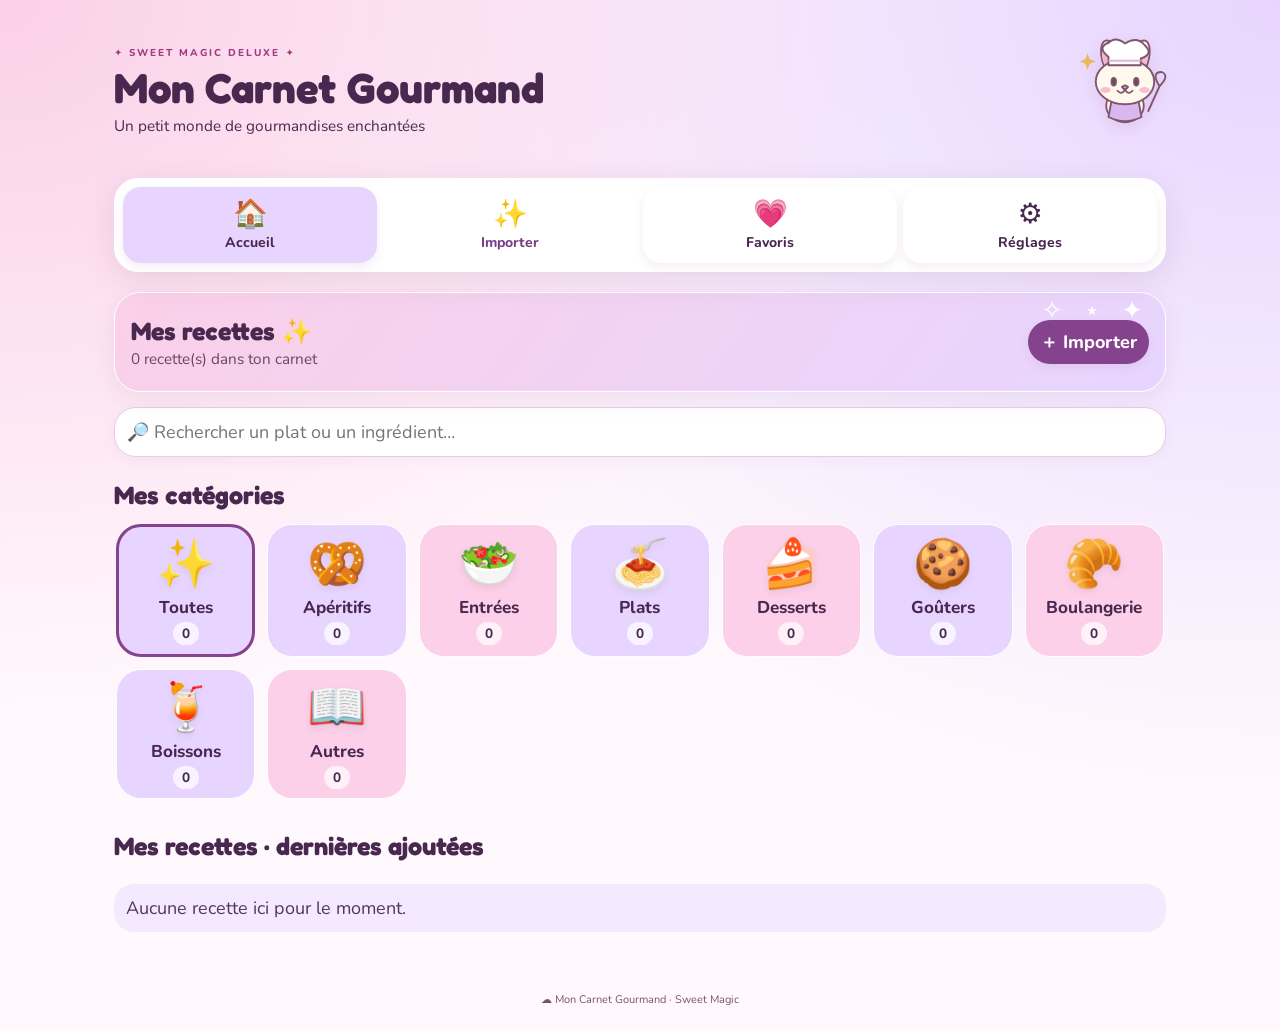
==== commit bdcf7aa1: "Add files via upload" ====
--- a/index.html
+++ b/index.html
@@ -13,4 +13,4 @@
 
 /* Deluxe: compact editorial layout, local assets only */
 :root{--ink:#48284f;--accent:#9d387c;--shadow:0 8px 24px #6d347014;color:var(--ink);font-family:ui-rounded,system-ui,sans-serif}body{background:radial-gradient(circle at 10% 10%,#ffe1f2,transparent 36%),radial-gradient(circle at 100% 30%,#e9dcff,transparent 45%),#fff9fd}header{background:transparent;overflow:visible}header .wrap{padding:24px 24px 8px;max-width:1100px}header h1{font-size:clamp(25px,4vw,39px);letter-spacing:-1.3px;color:#54295e;max-width:83%}header p{font-size:12px;color:#77516e}header:after{content:none}header:before{content:none}.brand-kicker{color:#a13c81;font-size:10px;letter-spacing:2px;margin-bottom:5px}.brand-art{position:absolute;right:20px;top:14px;width:76px;height:76px;filter:drop-shadow(0 5px 8px #a34b9225)}main.wrap{padding-top:12px}.home-intro{position:relative;isolation:isolate;overflow:hidden;background:linear-gradient(125deg,#fbd0e8,#e7d5ff 70%,#fff0d5);border:1px solid white;border-radius:26px;padding:19px 16px;margin:0 0 15px;box-shadow:var(--shadow)}.home-intro:before{content:'✧  ⋆  ✦';position:absolute;right:15px;top:0;color:#fff;font-size:26px;letter-spacing:7px;z-index:-1;animation:twinkle 3s infinite}.home-intro h2{color:#54295e;font-size:23px}.home-intro p{color:#694664}.home-intro button{background:#8b3c8b;white-space:nowrap;padding:10px 12px}.home-heading{font-size:19px;letter-spacing:-.5px;margin:22px 0 11px;color:#54295e}.home-cats{display:flex;overflow-x:auto;gap:9px;padding:3px 2px 9px;scrollbar-width:thin;scroll-snap-type:x proximity}.home-cat{flex:0 0 92px;scroll-snap-align:start;min-height:100px;border-radius:22px;box-shadow:none;border:1px solid #fff;justify-content:center;color:#58385f;background:#f7e4ff}.home-cat span{font-size:30px;line-height:1.2;filter:drop-shadow(0 3px 3px #7e42621a)}.home-cat small{background:#ffffffb5;border-radius:20px;padding:2px 9px;color:#63476c}.home-cat.active{background:#e4ccfa;border:2px solid #a16bbd}.home-cat:nth-child(3n+2):not(.active){background:#ffdfed}.home-cat:nth-child(3n):not(.active){background:#dcf3e8}#search{background:#fff;border:1px solid #e7cce6;border-radius:22px;min-height:49px;box-shadow:0 4px 14px #7c38770b}.grid{grid-template-columns:repeat(auto-fill,minmax(220px,1fr));gap:16px}.tile{border-radius:23px;border:1px solid #fff;box-shadow:var(--shadow);display:flex;flex-direction:column}.tile img,.tile>.category{height:190px;min-height:0;aspect-ratio:4/3;width:100%;object-fit:cover}.tile .content{display:flex;flex-direction:column;flex:1;padding:13px}.tile h3{font-size:17px;line-height:1.25;color:#48284f}.tile .muted{font-size:12px;color:#75536f}.tile .actions{margin-top:auto;padding-top:10px;display:grid;grid-template-columns:minmax(0,1fr) 40px;gap:5px}.tile .actions button{font-size:12px;padding:8px 5px;min-height:40px;border-radius:13px}.tile .actions button[data-fav]{background:#fce5f1;box-shadow:none}.detail{border-radius:26px}.detail h2{color:#54295e}.detail h3{margin-top:25px}.detail .check{padding:10px;background:#fcf4fc;border-radius:12px}.detail ol{padding-left:24px}.detail li{padding:5px 0}.notice,.status:not(:empty){color:#52365c}nav{border-radius:24px;background:#fff;box-shadow:0 8px 30px #75436f20}nav button{color:#63416a}nav button[data-view=import]{background:#f4e6fb;color:#743d86;box-shadow:none}nav button[aria-current=page]{background:#e8d3fa;color:#54295e}nav button[data-view=import][aria-current=page]{background:#85428d;color:#fff}nav button span{font-size:23px}button{background:linear-gradient(125deg,#a13b80,#7950a7)}footer{font-size:11px;color:#79536e}@media(max-width:650px){header .wrap{padding:18px 14px 8px}header h1{font-size:25px;max-width:80%}header p{max-width:78%;font-size:11px}.brand-art{width:60px;height:60px;right:12px;top:15px}main.wrap{padding:8px 12px 14px}.home-intro{padding:15px 12px}.home-intro h2{font-size:19px}.home-intro button{font-size:12px}.home-heading{font-size:18px}.home-cat{flex-basis:82px;min-height:92px}.grid{grid-template-columns:repeat(2,minmax(0,1fr));gap:10px}.tile img,.tile>.category{height:auto;aspect-ratio:4/3}.tile .content{padding:10px}.tile h3{font-size:15px}.tile .actions{grid-template-columns:minmax(0,1fr) 36px}.tile .actions button{font-size:11px;padding:6px 3px}nav{left:10px;right:10px;bottom:calc(8px + env(safe-area-inset-bottom,0px));padding:5px;grid-template-columns:repeat(4,minmax(0,1fr))}body{padding-bottom:calc(90px + env(safe-area-inset-bottom,0px))}footer{padding:12px 10px 18px}}@media(max-width:340px){.tile .actions{grid-template-columns:1fr}.home-intro{flex-wrap:wrap}}@media print{.brand-art{display:none}}
-.queue-item{display:grid;gap:8px;padding:12px;margin:10px 0;border:1px solid #e6c9ef;border-radius:16px;background:#fff;overflow-wrap:anywhere}.queue-item small{color:#67466e}.queue-item button{justify-self:start}#tiktokurl{min-height:110px} </style><link rel="stylesheet" href="deluxe.css"></head><body><header><div class="wrap"><img class="brand-art" src="biscotte.svg" alt="Biscotte, lapin pâtissier"><div class="brand-kicker">✦ SWEET MAGIC DELUXE ✦</div><h1>Mon Carnet Gourmand</h1><p>Un petit monde de gourmandises enchantées</p></div></header><main class="wrap"><nav aria-label="Navigation principale"><button data-view="home"><span>🏠</span>Accueil</button><button data-view="import"><span>✨</span>Importer</button><button data-view="favorites"><span>💗</span>Favoris</button><button data-view="backup"><span>⚙️</span>Réglages</button></nav><div id="app"></div></main><footer>☁️ Mon Carnet Gourmand · Sweet Magic</footer><script src="app.js" defer></script></body></html>
+.queue-item{display:grid;gap:8px;padding:12px;margin:10px 0;border:1px solid #e6c9ef;border-radius:16px;background:#fff;overflow-wrap:anywhere}.queue-item small{color:#67466e}.queue-item button{justify-self:start}#tiktokurl{min-height:110px} </style><link rel="stylesheet" href="deluxe.css"></head><body><header><div class="wrap"><img class="brand-art" src="biscotte.svg" alt="Biscotte, lapin pâtissier"><div class="brand-kicker">✦ SWEET MAGIC DELUXE ✦</div><h1>Mon Carnet Gourmand</h1><p>Un petit monde de gourmandises enchantées</p></div></header><main class="wrap"><nav aria-label="Navigation principale"><button data-view="home"><span>🏠</span>Accueil</button><button data-view="import"><span>✨</span>Importer</button><button data-view="favorites"><span>💗</span>Favoris</button><button data-view="backup"><span>⚙️</span>Réglages</button></nav><div id="app"></div></main><footer>☁️ Mon Carnet Gourmand · Sweet Magic</footer><script src="portions.js" defer></script><script src="app.js" defer></script></body></html>
--- a/deluxe.css
+++ b/deluxe.css
@@ -1,2 +1,7 @@
 @import url('https://fonts.googleapis.com/css2?family=Fredoka:wght@400;500;600&family=Nunito:wght@400;600;700;800;900&display=swap');
 :root{--primary:#fbd0e8;--secondary:#e7d5ff;--accent:#85428d;--bg:#fff9fd;--ink:#48284f;--scale:1;font-family:Nunito,ui-rounded,system-ui,sans-serif;font-size:calc(18px * var(--scale))}body{color:var(--ink);background:radial-gradient(ellipse at top left,var(--primary),transparent 50%),radial-gradient(ellipse at top right,var(--secondary),transparent 55%),var(--bg)}h1,h2,h3,header h1,.home-heading,.home-intro h2,.tile h3{font-family:Fredoka,ui-rounded,system-ui,sans-serif;color:var(--ink);letter-spacing:0}header h1{font-size:clamp(30px,5vw,42px)}header p,.muted,.tile .muted{font-size:.85rem;color:var(--ink)}.home-heading,.home-intro h2{font-size:1.4rem}.home-intro{background:linear-gradient(125deg,var(--primary),var(--secondary))}.home-cats{display:grid;grid-template-columns:repeat(auto-fit,minmax(125px,1fr));overflow:visible;gap:12px}.home-cat{min-height:125px;font-size:.95rem;border-radius:25px;color:var(--ink);overflow-wrap:anywhere}.home-cat span{font-size:48px}.home-cat small{font-size:.75rem}.home-cat.active{border:3px solid var(--accent);background:var(--secondary)}.home-cat:nth-child(3n+2):not(.active){background:var(--primary)}.home-cat:nth-child(3n):not(.active){background:var(--secondary)}.tile{cursor:pointer}.tile h3{font-size:1.15rem}.tile .actions{display:flex;justify-content:flex-end}.tile .actions button{font-size:1.2rem;min-width:44px}.detail,.detail li,.detail .check,input,textarea,select,button{font-size:1rem}button,.home-intro button{font-family:inherit;background:var(--accent);border-radius:24px}button.secondary{background:var(--secondary);color:var(--ink)}nav button{font-size:.78rem;color:var(--ink)}nav button span{font-size:28px}nav button[aria-current=page]{background:var(--secondary);color:var(--ink)}.cat-edit{display:grid;grid-template-columns:minmax(0,2fr) minmax(0,1fr) 45px auto;gap:6px;align-items:center;margin:10px 0}.cat-edit input{min-width:0}.cat-edit button{font-size:.75rem}input[type=color]{height:48px;padding:4px;width:100%}.no-motion *{animation:none!important;transition:none!important}.no-mascot .brand-art{display:none}.brand-art{width:90px;height:90px;object-fit:contain}dialog{max-width:90vw;border:0;border-radius:24px;padding:20px;color:var(--ink)}@media(max-width:650px){.home-cats{grid-template-columns:repeat(3,minmax(0,1fr));gap:8px}.home-cat{min-height:110px;font-size:.85rem;padding:8px 3px}.home-cat span{font-size:44px}.brand-art{width:70px;height:70px}header h1{font-size:30px}.home-intro{flex-wrap:wrap}.home-intro button{font-size:.9rem}body{padding-bottom:110px}.cat-edit{grid-template-columns:1fr 70px 45px}.cat-edit button{grid-column:1/-1}}@media(prefers-reduced-motion:reduce){*{animation:none!important}}
+
+/* V8.5.1: all automatic category backgrounds follow the active palette. */
+.home-cat{background:color-mix(in srgb,var(--primary) 65%,var(--secondary));}
+.cat-edit .cat-auto{display:flex;align-items:center;gap:5px;font-size:.75rem;grid-column:1/-1}.cat-auto input{width:auto;height:auto}
+.portion-box{display:grid;gap:10px;background:var(--primary,#fbd0e8);border-radius:24px;padding:16px;margin:18px 0;color:var(--ink,#48284f);text-align:center}.portion-controls{display:flex;align-items:center;justify-content:center;gap:12px}.portion-controls input{width:90px;text-align:center;font-size:1.3rem}.portion-controls button{min-width:48px;min-height:48px;font-size:1.4rem;color:white;background:var(--accent,#85428d);border:0;border-radius:20px}.portion-box small{font-size:.8rem}.home-cat small{color:var(--ink)}nav button:not([aria-current=page]){background:transparent}#search{min-width:0;width:100%;box-sizing:border-box}
